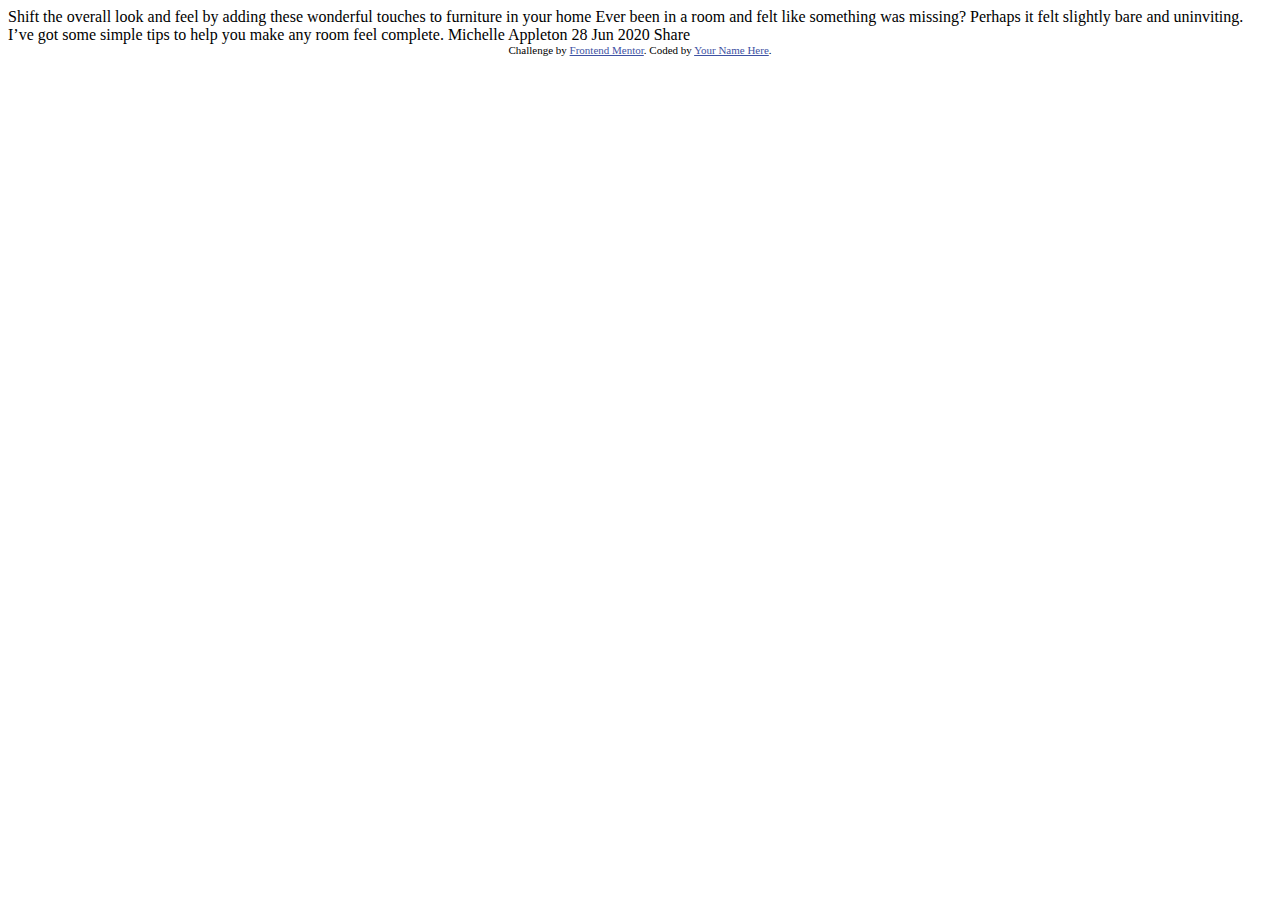
==== index.html @ 5e73951e "Add initial files" ====
<!DOCTYPE html>
<html lang="en">
<head>
  <meta charset="UTF-8">
  <meta name="viewport" content="width=device-width, initial-scale=1.0"> <!-- displays site properly based on user's device -->

  <link rel="icon" type="image/png" sizes="32x32" href="./images/favicon-32x32.png">
  
  <title>Frontend Mentor | Article preview component</title>

  <!-- Feel free to remove these styles or customise in your own stylesheet 👍 -->
  <style>
    .attribution { font-size: 11px; text-align: center; }
    .attribution a { color: hsl(228, 45%, 44%); }
  </style>
</head>
<body>

  Shift the overall look and feel by adding these wonderful 
  touches to furniture in your home

  Ever been in a room and felt like something was missing? Perhaps 
  it felt slightly bare and uninviting. I’ve got some simple tips 
  to help you make any room feel complete.

  Michelle Appleton
  28 Jun 2020

  Share
  
  <div class="attribution">
    Challenge by <a href="https://www.frontendmentor.io?ref=challenge" target="_blank">Frontend Mentor</a>. 
    Coded by <a href="#">Your Name Here</a>.
  </div>
</body>
</html>
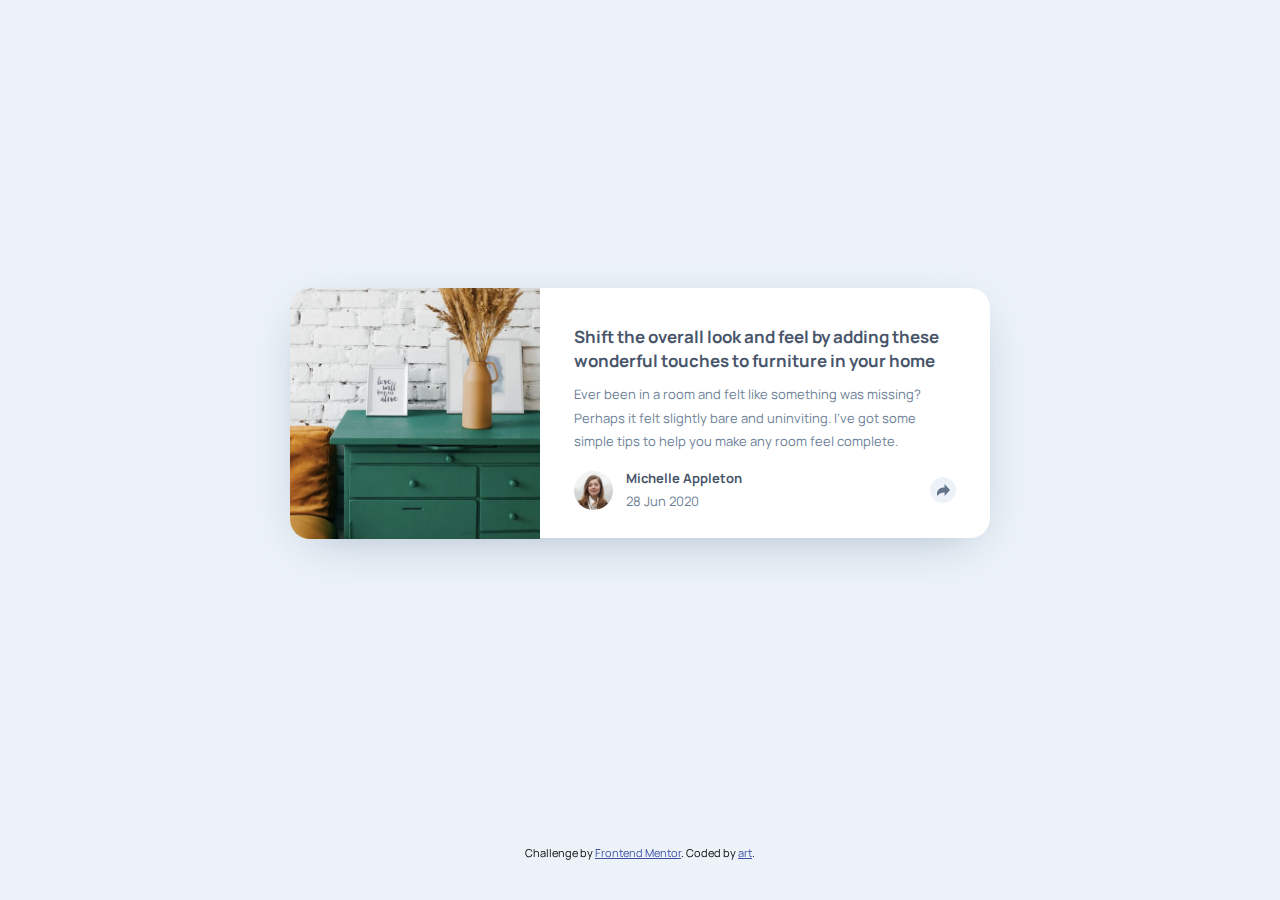
==== commit a3d2fda3: "Added styles for desktop" ====
--- a/index.html
+++ b/index.html
@@ -2,35 +2,41 @@
 <html lang="en">
 <head>
   <meta charset="UTF-8">
-  <meta name="viewport" content="width=device-width, initial-scale=1.0"> <!-- displays site properly based on user's device -->
-
+  <meta name="viewport" content="width=device-width, initial-scale=1.0"> 
   <link rel="icon" type="image/png" sizes="32x32" href="./images/favicon-32x32.png">
-  
-  <title>Frontend Mentor | Article preview component</title>
-
-  <!-- Feel free to remove these styles or customise in your own stylesheet 👍 -->
-  <style>
-    .attribution { font-size: 11px; text-align: center; }
-    .attribution a { color: hsl(228, 45%, 44%); }
-  </style>
+  <link rel="stylesheet" type="text/css" href="style.css">
+  <title>Article preview component</title>
 </head>
 <body>
-
-  Shift the overall look and feel by adding these wonderful 
-  touches to furniture in your home
-
-  Ever been in a room and felt like something was missing? Perhaps 
-  it felt slightly bare and uninviting. I’ve got some simple tips 
-  to help you make any room feel complete.
-
-  Michelle Appleton
-  28 Jun 2020
-
-  Share
-  
+  <main class="component">
+    <div class="image">
+      
+    </div>
+    <div class="text">
+      <h1>
+      Shift the overall look and feel by adding these wonderful 
+      touches to furniture in your home
+      </h1>
+      Ever been in a room and felt like something was missing? Perhaps 
+      it felt slightly bare and uninviting. I’ve got some simple tips 
+      to help you make any room feel complete.
+      <div class="social">
+        <div class="author">
+          <img src="images/avatar-michelle.jpg" alt="avatar-michelle" class="avatar">
+          <div class="name">
+            <b>Michelle Appleton</b><br>
+            28 Jun 2020
+          </div>
+        </div>
+        <a href="#" class="share">
+          <img src="images/icon-share.svg" alt="share" id="arrow">
+        </a>
+    </div>
+    </div>
+  </main>
   <div class="attribution">
     Challenge by <a href="https://www.frontendmentor.io?ref=challenge" target="_blank">Frontend Mentor</a>. 
-    Coded by <a href="#">Your Name Here</a>.
+    Coded by <a href="#">art</a>.
   </div>
 </body>
 </html>--- a/style.css
+++ b/style.css
@@ -0,0 +1,116 @@
+@import url('https://fonts.googleapis.com/css2?family=Manrope:wght@500;700&display=swap');
+:root {
+    --dark: hsl(217, 19%, 35%);
+    --gray: hsl(214, 17%, 51%);
+    --blue: hsl(212, 23%, 69%);
+    --light: hsl(210, 46%, 95%);
+    font-family: 'Manrope', sans-serif;
+    font-size: 13px;
+}
+.attribution { 
+    font-size: 11px;
+    text-align: center;
+    position: fixed;
+    bottom: 40px; 
+}
+.attribution a {
+    color: hsl(228, 45%, 44%); 
+}
+body {
+    min-height: 90vh;
+    display: flex;
+    flex-direction: column;
+    justify-content: center;
+    align-items: center;
+    background-color: var(--light);
+}
+.component {
+    background-color: white;
+    box-shadow: 0 1rem 4rem -1.5rem var(--blue);
+    display: grid;
+    border-radius: 20px;
+}
+/* ######### DESKTOP ########### */
+@media screen and (min-width: 400px) {
+    .component {
+        width: 700px;
+        height: 250px;
+        grid-template-columns: 250px auto;
+        grid-template-areas: "img txt";
+
+    }
+    .image {
+        border-radius: 20px 0 0 20px;
+    
+    }
+    .text {
+        border-radius: 0 20px 20px 0;
+    }
+}
+/* ######### MOBILE ########### */
+
+.image {
+    grid-area: img;
+    background: url('images/drawers.jpg');
+    background-size: cover;
+
+}
+.text {
+    grid-area: txt;
+    margin: 0;
+    padding: 2rem 2.6rem 2rem 2.6rem;
+    color: var(--gray);
+    line-height: 1.8rem;
+
+}
+h1 {
+    font-size: 1.3rem;
+    font-weight: bold;
+    color: var(--dark);
+}
+b {
+    color: var(--dark);
+}
+.social {    
+    display: flex;
+    flex-direction: row;
+    flex-basis: 100%;
+    justify-content: space-between;
+    align-items: center;
+    margin-top: 1rem;
+
+}
+.author {
+    display: flex;
+    flex-direction: row;
+    align-items: center;
+}
+.avatar {
+    width: 3rem;
+    height: 3rem;
+    border-radius: 50%;
+    margin-right: 1rem;
+}
+.share {
+    justify-self: flex-start;
+    display: flex;
+    justify-content: center;
+    align-items: center;
+    width: 2rem;
+    height: 2rem;
+    border-radius: 50%;
+    background: var(--light);
+    
+}
+#arrow {
+    width: 50%;
+    filter: brightness(90%);
+}
+
+.share:hover {
+    background: var(--dark);
+}
+
+.share:hover #arrow {
+    filter: brightness(300%);
+}
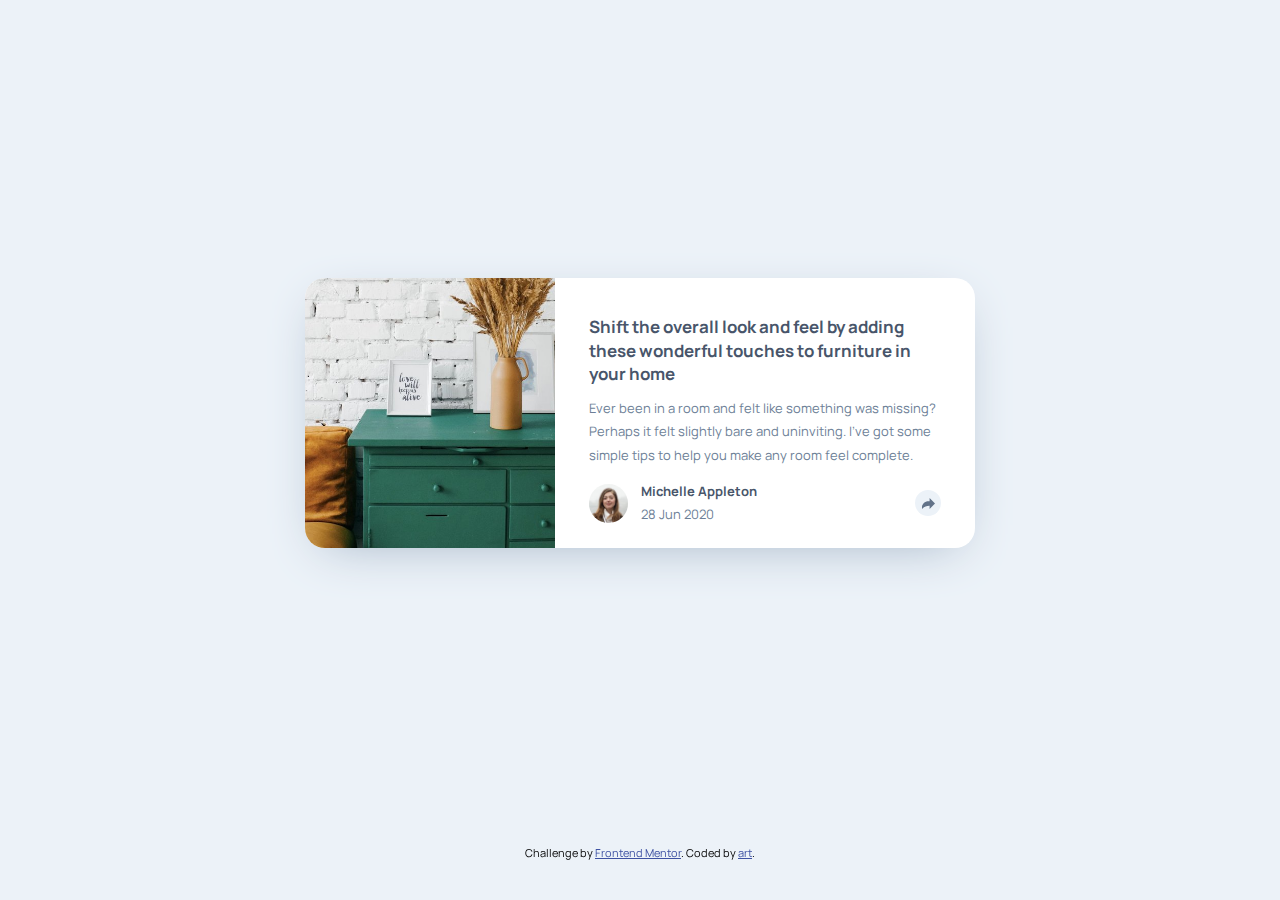
==== commit 8cb62e90: "Added social media pop-up" ====
--- a/index.html
+++ b/index.html
@@ -28,9 +28,14 @@
             28 Jun 2020
           </div>
         </div>
-        <a href="#" class="share">
-          <img src="images/icon-share.svg" alt="share" id="arrow">
-        </a>
+        <div class="share">
+          <a href="#" class="share-btn">
+            <img src="images/icon-share.svg" alt="share" id="arrow">
+          </a>
+          <div class="share-popup">
+            SHARE icons
+          </div>
+        </div>
     </div>
     </div>
   </main>
--- a/style.css
+++ b/style.css
@@ -33,10 +33,11 @@
 /* ######### DESKTOP ########### */
 @media screen and (min-width: 400px) {
     .component {
-        width: 700px;
-        height: 250px;
+        width: 670px;
+        height: 270px;
         grid-template-columns: 250px auto;
         grid-template-areas: "img txt";
+        /* overflow: hidden; */
 
     }
     .image {
@@ -46,6 +47,9 @@
     .text {
         border-radius: 0 20px 20px 0;
     }
+    .share-popup {
+        box-shadow: 0 1rem 3rem -0.5rem var(--blue);
+    }
 }
 /* ######### MOBILE ########### */
 
@@ -53,6 +57,8 @@
     grid-area: img;
     background: url('images/drawers.jpg');
     background-size: cover;
+    height: 270px;
+    
 
 }
 .text {
@@ -91,7 +97,7 @@
     border-radius: 50%;
     margin-right: 1rem;
 }
-.share {
+.share-btn {
     justify-self: flex-start;
     display: flex;
     justify-content: center;
@@ -107,10 +113,40 @@
     filter: brightness(90%);
 }
 
-.share:hover {
+.share-btn:hover {
     background: var(--dark);
 }
 
-.share:hover #arrow {
+.share-btn:hover #arrow {
     filter: brightness(300%);
 }
+.share-popup {
+    opacity: 0; /* ########## */
+    z-index: 3;
+    position: absolute;
+    display: flex;
+    flex-direction: row;
+    justify-content: center;
+    align-items: center;
+    padding: 1rem 2rem 1rem 2rem;
+    width: 150px;
+    height: 20px;
+    background: var(--dark);
+    border-radius: 10px;
+    transform: translate(-88px, -110px);
+}
+.share-popup::after {
+    z-index: 8;
+    content: '';
+    background: var(--dark);
+    width: 20px;
+    height: 20px;
+    position: relative;
+    left: -40px;
+    top: 30px;
+    clip-path: polygon(0 0, 100% 0, 50% 80%);
+
+}
+.share:focus-within .share-popup{
+    opacity: 1;
+}
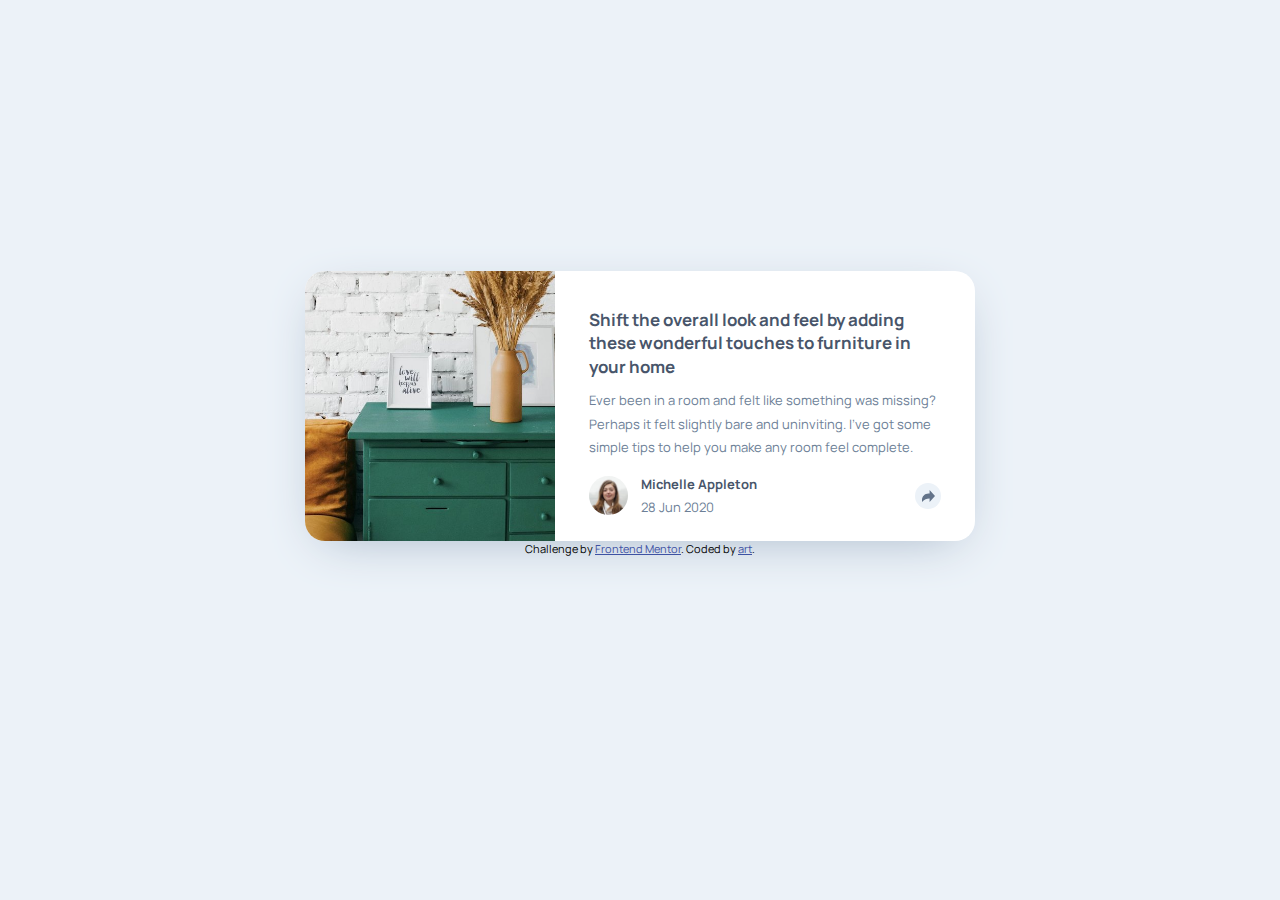
==== commit 829d2a37: "Added media query" ====
--- a/index.html
+++ b/index.html
@@ -10,7 +10,7 @@
 <body>
   <main class="component">
     <div class="image">
-      
+
     </div>
     <div class="text">
       <h1>
@@ -33,7 +33,13 @@
             <img src="images/icon-share.svg" alt="share" id="arrow">
           </a>
           <div class="share-popup">
-            SHARE icons
+            SHARE 
+            <a href="#">
+            <img src="images/icon-facebook.svg" alt="facebook"></a>
+            <a href="#">
+            <img src="images/icon-twitter.svg" alt="twitter"></a>
+            <a href="#">
+            <img src="images/icon-pinterest.svg" alt="pinterest"></a>
           </div>
         </div>
     </div>
--- a/style.css
+++ b/style.css
@@ -10,7 +10,7 @@
 .attribution { 
     font-size: 11px;
     text-align: center;
-    position: fixed;
+    justify-self: flex-end;
     bottom: 40px; 
 }
 .attribution a {
@@ -23,12 +23,87 @@
     justify-content: center;
     align-items: center;
     background-color: var(--light);
+    padding: 0;
 }
 .component {
     background-color: white;
     box-shadow: 0 1rem 4rem -1.5rem var(--blue);
     display: grid;
     border-radius: 20px;
+}
+/* ########## COMMON ########## */
+.image {
+    grid-area: img;
+    background: url('images/drawers.jpg');
+    background-size: cover;
+}
+.text {
+    grid-area: txt;
+    color: var(--gray);
+    line-height: 1.8rem;
+}
+h1 {
+    font-size: 1.3rem;
+    font-weight: bold;
+    color: var(--dark);
+}
+b {
+    color: var(--dark);
+}
+.social {    
+    display: flex;
+    flex-direction: row;
+    flex-basis: 100%;
+    justify-content: space-between;
+    align-items: center;
+    margin-top: 1rem;
+
+}
+.author {
+    display: flex;
+    flex-direction: row;
+    align-items: center;
+}
+.avatar {
+    width: 3rem;
+    height: 3rem;
+    border-radius: 50%;
+    margin-right: 1rem;
+}
+.share-btn {
+    display: flex;
+    justify-content: center;
+    align-items: center;
+    width: 2rem;
+    height: 2rem;
+    border-radius: 50%;
+    background: var(--light);
+    
+}
+#arrow {
+    width: 50%;
+    filter: brightness(90%);
+}
+.share-btn:hover {
+    background: var(--dark);
+}
+.share-btn:hover #arrow {
+    filter: brightness(300%);
+}
+.share-popup {
+    display: flex;
+    flex-direction: row;
+    justify-content: center;
+    align-items: center;
+    opacity: 0; /* ########## */
+    z-index: 3;
+    background: var(--dark);
+    color: var(--blue);
+    letter-spacing: .3rem;
+    
+}
+.share-popup img {
+    padding: 0.7rem;
 }
 /* ######### DESKTOP ########### */
 @media screen and (min-width: 400px) {
@@ -42,111 +117,86 @@
     }
     .image {
         border-radius: 20px 0 0 20px;
+        height: 270px;
+    }
+    .text {
+        border-radius: 0 20px 20px 0
+        margin: 0;
+        padding: 2rem 2.6rem 2rem 2.6rem;
+    }
+        /* popup */
+    .share-popup, .share-popup::after {
+        box-shadow: 0 1rem 3rem -0.5rem var(--blue);
+    }
+    .share-popup {
+        position: absolute;
+        width: 150px;
+        height: 20px;
+        border-radius: 10px;
+        padding: 1rem 4rem 1rem 4rem;
+        transform: translate(-110px, -110px);
+    }
+    .share-popup::after {
+        z-index: 2;
+        content: '';
+        background: var(--dark);
+        width: 20px;
+        height: 20px;
+        position: absolute;
+        left: 110px;
+        top: 45px;
+        clip-path: polygon(0 0, 100% 0, 50% 60%);
+        
+    }
+    .share:focus-within .share-popup{
+        opacity: 1;
+        pointer-events: auto;
+    }
+
     
+}
+/* ######### MOBILE ########### */
+
+@media screen and (max-width: 400px) {
+    .component {
+        max-width: 340px;
+        margin: 10px;
+        grid-template-rows: 150px auto;
+        grid-template-areas:    "img" "txt";
+        /* overflow: hidden; */
+
+    }
+    .image {
+        border-radius: 20px 20px 0 0;
+        max-width: 100%;
+        background-color: aquamarine;
     }
     .text {
-        border-radius: 0 20px 20px 0;
-    }
-    .share-popup {
-        box-shadow: 0 1rem 3rem -0.5rem var(--blue);
-    }
-}
-/* ######### MOBILE ########### */
-
-.image {
-    grid-area: img;
-    background: url('images/drawers.jpg');
-    background-size: cover;
-    height: 270px;
-    
-
-}
-.text {
-    grid-area: txt;
-    margin: 0;
-    padding: 2rem 2.6rem 2rem 2.6rem;
-    color: var(--gray);
-    line-height: 1.8rem;
-
-}
-h1 {
-    font-size: 1.3rem;
-    font-weight: bold;
-    color: var(--dark);
-}
-b {
-    color: var(--dark);
-}
-.social {    
-    display: flex;
-    flex-direction: row;
-    flex-basis: 100%;
-    justify-content: space-between;
-    align-items: center;
-    margin-top: 1rem;
-
-}
-.author {
-    display: flex;
-    flex-direction: row;
-    align-items: center;
-}
-.avatar {
-    width: 3rem;
-    height: 3rem;
-    border-radius: 50%;
-    margin-right: 1rem;
-}
-.share-btn {
-    justify-self: flex-start;
-    display: flex;
-    justify-content: center;
-    align-items: center;
-    width: 2rem;
-    height: 2rem;
-    border-radius: 50%;
-    background: var(--light);
-    
-}
-#arrow {
-    width: 50%;
-    filter: brightness(90%);
-}
-
-.share-btn:hover {
-    background: var(--dark);
-}
-
-.share-btn:hover #arrow {
-    filter: brightness(300%);
-}
-.share-popup {
-    opacity: 0; /* ########## */
-    z-index: 3;
-    position: absolute;
-    display: flex;
-    flex-direction: row;
-    justify-content: center;
-    align-items: center;
-    padding: 1rem 2rem 1rem 2rem;
-    width: 150px;
-    height: 20px;
-    background: var(--dark);
-    border-radius: 10px;
-    transform: translate(-88px, -110px);
-}
-.share-popup::after {
-    z-index: 8;
-    content: '';
-    background: var(--dark);
-    width: 20px;
-    height: 20px;
-    position: relative;
-    left: -40px;
-    top: 30px;
-    clip-path: polygon(0 0, 100% 0, 50% 80%);
-
-}
-.share:focus-within .share-popup{
-    opacity: 1;
-}
+        max-width: 100%;
+        border-radius: 0 0 20px 20px;
+        padding: 1.5rem;
+    }
+    .social {
+        width: 100%;
+        border: 1px solid black;
+        display: flex;
+        flex-direction: row;
+        justify-content: space-between;
+        align-items: flex-end;
+    }
+
+    .author {
+        flex-grow: 1;
+    }
+    .share {
+        margin-left: auto;
+        display: flex;
+        flex-direction: row;
+        justify-content: flex-end;
+        align-items: center;
+
+    }
+    .share-btn {
+        
+    }
+}
